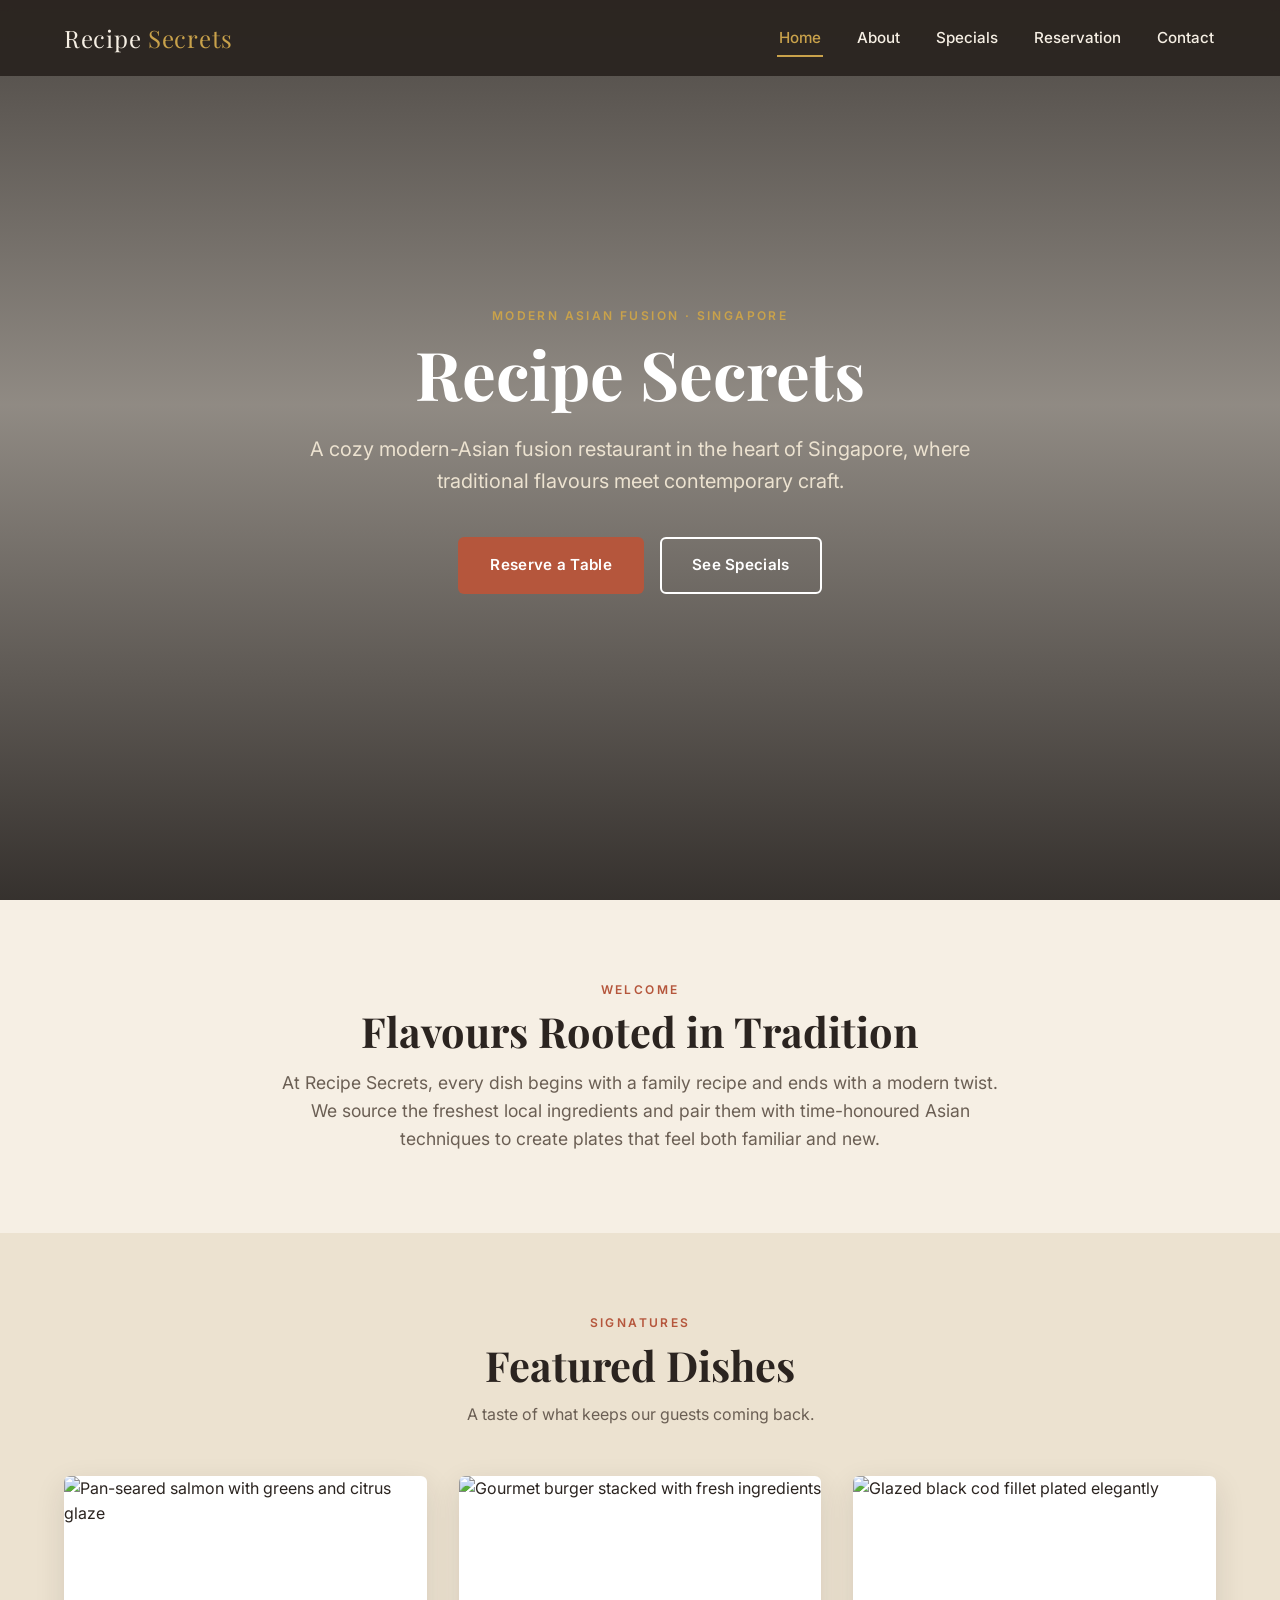
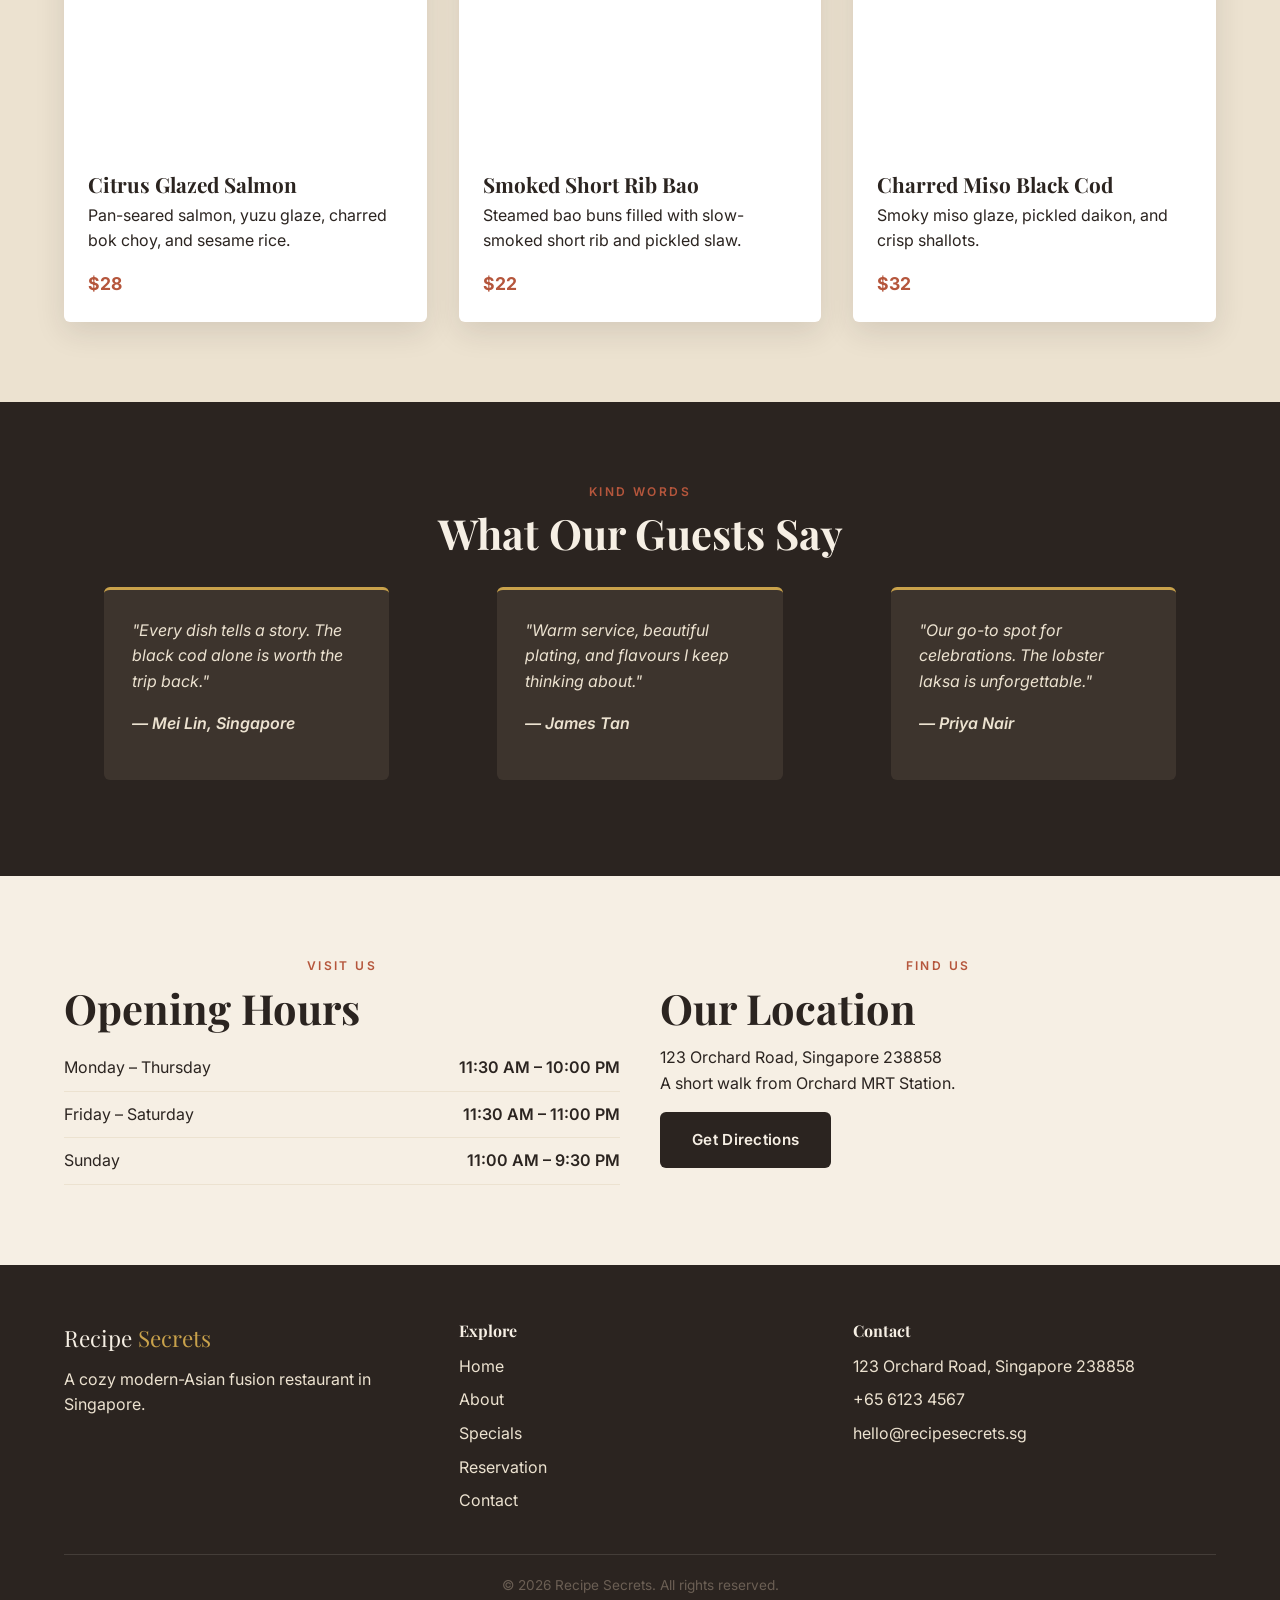
==== index.html @ 928b5601 "Initial commit: Recipe Secrets restaurant website" ====
<!DOCTYPE html>
<html lang="en">
<head>
  <meta charset="UTF-8" />
  <meta name="viewport" content="width=device-width, initial-scale=1.0" />
  <title>Recipe Secrets | Modern Asian Fusion Restaurant in Singapore</title>
  <meta name="description" content="Recipe Secrets is a cozy modern-Asian fusion restaurant in Singapore. Discover our seasonal dishes, reserve a table, and taste the story behind every plate." />
  <link rel="icon" type="image/svg+xml" href="favicon.svg" />
  <link rel="preconnect" href="https://fonts.googleapis.com" />
  <link rel="preconnect" href="https://fonts.gstatic.com" crossorigin />
  <link href="https://fonts.googleapis.com/css2?family=Playfair+Display:wght@500;600;700&family=Inter:wght@400;500;600;700&display=swap" rel="stylesheet" />
  <link rel="stylesheet" href="css/styles.css" />
</head>
<body>

  <header class="site-header">
    <div class="container">
      <a href="index.html" class="logo">Recipe <span>Secrets</span></a>
      <nav class="main-nav" aria-label="Primary">
        <ul>
          <li><a href="index.html">Home</a></li>
          <li><a href="about.html">About</a></li>
          <li><a href="specials.html">Specials</a></li>
          <li><a href="reservation.html">Reservation</a></li>
          <li><a href="contact.html">Contact</a></li>
        </ul>
      </nav>
      <button class="nav-toggle" aria-label="Toggle menu" aria-expanded="false">
        <span></span><span></span><span></span>
      </button>
    </div>
  </header>

  <main>
    <!-- Hero -->
    <section class="hero">
      <div class="hero-bg" style="background-image:url('https://images.unsplash.com/photo-1517248135467-4c7edcad34c4?w=1920&q=80');" role="img" aria-label="Elegant dimly-lit restaurant dining room with set tables"></div>
      <div class="hero-content">
        <span class="eyebrow">Modern Asian Fusion · Singapore</span>
        <h1>Recipe Secrets</h1>
        <p>A cozy modern-Asian fusion restaurant in the heart of Singapore, where traditional flavours meet contemporary craft.</p>
        <div class="hero-actions">
          <a href="reservation.html" class="btn btn-primary">Reserve a Table</a>
          <a href="specials.html" class="btn btn-outline">See Specials</a>
        </div>
      </div>
    </section>

    <!-- Intro -->
    <section class="section intro">
      <div class="container reveal">
        <span class="eyebrow">Welcome</span>
        <h2 class="section-title">Flavours Rooted in Tradition</h2>
        <p class="intro-text">At Recipe Secrets, every dish begins with a family recipe and ends with a modern twist. We source the freshest local ingredients and pair them with time-honoured Asian techniques to create plates that feel both familiar and new.</p>
      </div>
    </section>

    <!-- Featured dishes -->
    <section class="section featured-dishes" style="background:var(--color-cream-dark);">
      <div class="container">
        <span class="eyebrow reveal">Signatures</span>
        <h2 class="section-title reveal">Featured Dishes</h2>
        <p class="section-subtitle reveal">A taste of what keeps our guests coming back.</p>
        <div class="card-grid">
          <article class="card reveal">
            <div class="card-img-wrap">
              <img src="https://images.unsplash.com/photo-1546069901-ba9599a7e63c?w=1200&q=80" alt="Pan-seared salmon with greens and citrus glaze" loading="lazy" />
            </div>
            <div class="card-body">
              <h3>Citrus Glazed Salmon</h3>
              <p>Pan-seared salmon, yuzu glaze, charred bok choy, and sesame rice.</p>
              <span class="card-price">$28</span>
            </div>
          </article>
          <article class="card reveal" style="transition-delay:0.1s">
            <div class="card-img-wrap">
              <img src="https://images.unsplash.com/photo-1498837167922-ddd27525d352?w=1200&q=80" alt="Gourmet burger stacked with fresh ingredients" loading="lazy" />
            </div>
            <div class="card-body">
              <h3>Smoked Short Rib Bao</h3>
              <p>Steamed bao buns filled with slow-smoked short rib and pickled slaw.</p>
              <span class="card-price">$22</span>
            </div>
          </article>
          <article class="card reveal" style="transition-delay:0.2s">
            <div class="card-img-wrap">
              <img src="https://images.unsplash.com/photo-1467003909585-2f8a72700288?w=1200&q=80" alt="Glazed black cod fillet plated elegantly" loading="lazy" />
            </div>
            <div class="card-body">
              <h3>Charred Miso Black Cod</h3>
              <p>Smoky miso glaze, pickled daikon, and crisp shallots.</p>
              <span class="card-price">$32</span>
            </div>
          </article>
        </div>
      </div>
    </section>

    <!-- Testimonials -->
    <section class="section testimonials">
      <div class="container">
        <span class="eyebrow reveal">Kind Words</span>
        <h2 class="section-title reveal">What Our Guests Say</h2>
        <div class="testimonial-strip">
          <blockquote class="testimonial reveal">
            <p>"Every dish tells a story. The black cod alone is worth the trip back."</p>
            <p class="testimonial-author">— Mei Lin, Singapore</p>
          </blockquote>
          <blockquote class="testimonial reveal" style="transition-delay:0.1s">
            <p>"Warm service, beautiful plating, and flavours I keep thinking about."</p>
            <p class="testimonial-author">— James Tan</p>
          </blockquote>
          <blockquote class="testimonial reveal" style="transition-delay:0.2s">
            <p>"Our go-to spot for celebrations. The lobster laksa is unforgettable."</p>
            <p class="testimonial-author">— Priya Nair</p>
          </blockquote>
        </div>
      </div>
    </section>

    <!-- Hours & location -->
    <section class="section">
      <div class="container">
        <div class="hours-location">
          <div class="reveal">
            <span class="eyebrow">Visit Us</span>
            <h2 class="section-title" style="text-align:left;">Opening Hours</h2>
            <table class="hours-table">
              <tbody>
                <tr><td>Monday – Thursday</td><td>11:30 AM – 10:00 PM</td></tr>
                <tr><td>Friday – Saturday</td><td>11:30 AM – 11:00 PM</td></tr>
                <tr><td>Sunday</td><td>11:00 AM – 9:30 PM</td></tr>
              </tbody>
            </table>
          </div>
          <div class="reveal" style="transition-delay:0.1s">
            <span class="eyebrow">Find Us</span>
            <h2 class="section-title" style="text-align:left;">Our Location</h2>
            <p>123 Orchard Road, Singapore 238858<br />A short walk from Orchard MRT Station.</p>
            <a href="contact.html" class="btn btn-dark">Get Directions</a>
          </div>
        </div>
      </div>
    </section>
  </main>

  <footer class="site-footer">
    <div class="container">
      <div class="footer-grid">
        <div>
          <div class="footer-logo">Recipe <span>Secrets</span></div>
          <p>A cozy modern-Asian fusion restaurant in Singapore.</p>
        </div>
        <div>
          <h4>Explore</h4>
          <ul>
            <li><a href="index.html">Home</a></li>
            <li><a href="about.html">About</a></li>
            <li><a href="specials.html">Specials</a></li>
            <li><a href="reservation.html">Reservation</a></li>
            <li><a href="contact.html">Contact</a></li>
          </ul>
        </div>
        <div>
          <h4>Contact</h4>
          <ul>
            <li>123 Orchard Road, Singapore 238858</li>
            <li>+65 6123 4567</li>
            <li>hello@recipesecrets.sg</li>
          </ul>
        </div>
      </div>
      <div class="footer-bottom">
        &copy; <span id="current-year"></span> Recipe Secrets. All rights reserved.
      </div>
    </div>
  </footer>

  <script src="js/main.js"></script>
</body>
</html>
---- css/styles.css ----
/* ===========================================================
   Recipe Secrets — Shared Stylesheet
   =========================================================== */

:root {
  /* Colours */
  --color-charcoal: #2b2420;
  --color-charcoal-light: #3d342d;
  --color-cream: #f6efe4;
  --color-cream-dark: #ece2d0;
  --color-gold: #c9a24b;
  --color-terracotta: #b5563c;
  --color-white: #ffffff;
  --color-text: #2b2420;
  --color-text-muted: #6b5f54;

  /* Typography */
  --font-heading: 'Playfair Display', Georgia, serif;
  --font-body: 'Inter', -apple-system, BlinkMacSystemFont, 'Segoe UI', sans-serif;

  /* Layout */
  --header-height: 76px;
  --max-width: 1200px;
  --radius: 6px;
  --shadow-soft: 0 10px 30px rgba(43, 36, 32, 0.12);
  --transition: 0.3s ease;
}

/* ---------- Reset ---------- */
*,
*::before,
*::after {
  box-sizing: border-box;
}

html {
  scroll-behavior: smooth;
}

body {
  margin: 0;
  font-family: var(--font-body);
  color: var(--color-text);
  background: var(--color-cream);
  line-height: 1.6;
  -webkit-font-smoothing: antialiased;
}

img {
  max-width: 100%;
  display: block;
}

a {
  color: inherit;
  text-decoration: none;
}

ul {
  list-style: none;
  margin: 0;
  padding: 0;
}

h1, h2, h3, h4 {
  font-family: var(--font-heading);
  color: var(--color-charcoal);
  line-height: 1.2;
  margin: 0 0 0.5em;
}

p {
  margin: 0 0 1em;
}

.container {
  max-width: var(--max-width);
  margin: 0 auto;
  padding: 0 24px;
}

.section {
  padding: 80px 0;
}

.section-title {
  text-align: center;
  font-size: clamp(1.8rem, 4vw, 2.6rem);
  margin-bottom: 0.3em;
}

.section-subtitle {
  text-align: center;
  color: var(--color-text-muted);
  max-width: 620px;
  margin: 0 auto 48px;
}

.eyebrow {
  display: block;
  text-align: center;
  text-transform: uppercase;
  letter-spacing: 0.2em;
  font-size: 0.75rem;
  color: var(--color-terracotta);
  font-weight: 600;
  margin-bottom: 0.6em;
}

/* Focus states for accessibility */
a:focus-visible,
button:focus-visible,
input:focus-visible,
textarea:focus-visible,
select:focus-visible {
  outline: 3px solid var(--color-gold);
  outline-offset: 2px;
}

/* ---------- Buttons ---------- */
.btn {
  display: inline-block;
  padding: 14px 30px;
  border-radius: var(--radius);
  font-weight: 600;
  letter-spacing: 0.02em;
  border: 2px solid transparent;
  cursor: pointer;
  transition: transform var(--transition), background var(--transition), color var(--transition), border-color var(--transition);
  font-family: var(--font-body);
  font-size: 0.95rem;
}

.btn:hover {
  transform: translateY(-2px);
}

.btn-primary {
  background: var(--color-terracotta);
  color: var(--color-white);
}

.btn-primary:hover {
  background: #9c452e;
}

.btn-outline {
  background: transparent;
  color: var(--color-white);
  border-color: var(--color-white);
}

.btn-outline:hover {
  background: var(--color-white);
  color: var(--color-charcoal);
}

.btn-dark {
  background: var(--color-charcoal);
  color: var(--color-cream);
}

.btn-dark:hover {
  background: #1c1713;
}

/* ---------- Header / Nav ---------- */
.site-header {
  position: sticky;
  top: 0;
  z-index: 1000;
  background: rgba(43, 36, 32, 0.95);
  backdrop-filter: blur(6px);
  height: var(--header-height);
}

.site-header .container {
  height: 100%;
  display: flex;
  align-items: center;
  justify-content: space-between;
}

.logo {
  font-family: var(--font-heading);
  font-size: 1.5rem;
  color: var(--color-cream);
  letter-spacing: 0.03em;
}

.logo span {
  color: var(--color-gold);
}

.main-nav ul {
  display: flex;
  gap: 2rem;
}

.main-nav a {
  color: var(--color-cream);
  font-weight: 500;
  font-size: 0.95rem;
  position: relative;
  padding: 6px 2px;
  transition: color var(--transition);
}

.main-nav a:hover,
.main-nav a:focus-visible {
  color: var(--color-gold);
}

.main-nav a[aria-current="page"] {
  color: var(--color-gold);
}

.main-nav a[aria-current="page"]::after {
  content: '';
  position: absolute;
  left: 0;
  right: 0;
  bottom: -4px;
  height: 2px;
  background: var(--color-gold);
}

.nav-toggle {
  display: none;
  flex-direction: column;
  justify-content: center;
  gap: 5px;
  width: 42px;
  height: 42px;
  background: transparent;
  border: none;
  cursor: pointer;
  padding: 0;
}

.nav-toggle span {
  display: block;
  height: 2px;
  width: 26px;
  margin: 0 auto;
  background: var(--color-cream);
  transition: transform var(--transition), opacity var(--transition);
}

.nav-toggle[aria-expanded="true"] span:nth-child(1) {
  transform: translateY(7px) rotate(45deg);
}

.nav-toggle[aria-expanded="true"] span:nth-child(2) {
  opacity: 0;
}

.nav-toggle[aria-expanded="true"] span:nth-child(3) {
  transform: translateY(-7px) rotate(-45deg);
}

/* ---------- Hero ---------- */
.hero {
  position: relative;
  height: 100vh;
  min-height: 560px;
  display: flex;
  align-items: center;
  justify-content: center;
  text-align: center;
  color: var(--color-white);
  overflow: hidden;
  margin-top: calc(var(--header-height) * -1);
}

.hero-bg {
  position: absolute;
  inset: 0;
  background-size: cover;
  background-position: center;
  z-index: 1;
}

.hero::before {
  content: '';
  position: absolute;
  inset: 0;
  background: linear-gradient(180deg, rgba(20, 16, 14, 0.75) 0%, rgba(20, 16, 14, 0.45) 45%, rgba(20, 16, 14, 0.85) 100%);
  z-index: 2;
}

.hero-content {
  position: relative;
  z-index: 3;
  max-width: 760px;
  padding: 0 24px;
}

.hero-content .eyebrow {
  color: var(--color-gold);
}

.hero-content h1 {
  font-size: clamp(2.4rem, 6vw, 4.2rem);
  color: var(--color-white);
  margin-bottom: 0.3em;
}

.hero-content p {
  font-size: clamp(1rem, 2vw, 1.25rem);
  margin-bottom: 2em;
  color: var(--color-cream-dark);
}

.hero-actions {
  display: flex;
  gap: 1rem;
  justify-content: center;
  flex-wrap: wrap;
}

/* ---------- Page header (non-home pages) ---------- */
.page-hero {
  position: relative;
  padding: 160px 0 90px;
  text-align: center;
  color: var(--color-white);
  background-size: cover;
  background-position: center;
  margin-top: calc(var(--header-height) * -1);
}

.page-hero::before {
  content: '';
  position: absolute;
  inset: 0;
  background: linear-gradient(180deg, rgba(20, 16, 14, 0.78), rgba(20, 16, 14, 0.78));
}

.page-hero .container {
  position: relative;
  z-index: 2;
}

.page-hero h1 {
  color: var(--color-white);
  font-size: clamp(2rem, 5vw, 3.2rem);
}

.page-hero p {
  color: var(--color-cream-dark);
  max-width: 560px;
  margin: 0 auto;
}

/* ---------- Intro ---------- */
.intro {
  text-align: center;
}

.intro .intro-text {
  max-width: 720px;
  margin: 0 auto;
  font-size: 1.1rem;
  color: var(--color-text-muted);
}

/* ---------- Cards grid ---------- */
.card-grid {
  display: grid;
  grid-template-columns: repeat(auto-fit, minmax(280px, 1fr));
  gap: 32px;
}

.card {
  background: var(--color-white);
  border-radius: var(--radius);
  overflow: hidden;
  box-shadow: var(--shadow-soft);
  transition: transform var(--transition), box-shadow var(--transition);
}

.card:hover {
  transform: translateY(-6px);
  box-shadow: 0 18px 40px rgba(43, 36, 32, 0.18);
}

.card-img-wrap {
  overflow: hidden;
  aspect-ratio: 4 / 3;
}

.card-img-wrap img {
  width: 100%;
  height: 100%;
  object-fit: cover;
  transition: transform 0.5s ease;
}

.card:hover .card-img-wrap img {
  transform: scale(1.08);
}

.card-body {
  padding: 24px;
}

.card-body h3 {
  font-size: 1.3rem;
  margin-bottom: 0.3em;
}

.card-price {
  color: var(--color-terracotta);
  font-weight: 700;
  font-size: 1.1rem;
}

.tag-list {
  display: flex;
  gap: 8px;
  flex-wrap: wrap;
  margin-top: 12px;
}

.tag {
  font-size: 0.72rem;
  text-transform: uppercase;
  letter-spacing: 0.05em;
  font-weight: 600;
  padding: 5px 10px;
  border-radius: 999px;
  background: var(--color-cream-dark);
  color: var(--color-charcoal);
}

.tag.tag-chef { background: var(--color-gold); color: var(--color-charcoal); }
.tag.tag-veg { background: #4f7a52; color: var(--color-white); }
.tag.tag-spicy { background: var(--color-terracotta); color: var(--color-white); }

/* ---------- Testimonials ---------- */
.testimonials {
  background: var(--color-charcoal);
  color: var(--color-cream);
}

.testimonials .section-title,
.testimonials .section-subtitle {
  color: var(--color-cream);
}

.testimonial-strip {
  display: grid;
  grid-template-columns: repeat(auto-fit, minmax(260px, 1fr));
  gap: 28px;
}

.testimonial {
  background: var(--color-charcoal-light);
  padding: 28px;
  border-radius: var(--radius);
  border-top: 3px solid var(--color-gold);
}

.testimonial p {
  font-style: italic;
  color: var(--color-cream-dark);
}

.testimonial-author {
  font-weight: 600;
  color: var(--color-gold);
  font-style: normal;
}

/* ---------- Hours / location ---------- */
.hours-location {
  display: grid;
  grid-template-columns: repeat(auto-fit, minmax(280px, 1fr));
  gap: 40px;
  align-items: start;
}

.hours-table {
  width: 100%;
  border-collapse: collapse;
}

.hours-table td {
  padding: 10px 0;
  border-bottom: 1px solid var(--color-cream-dark);
}

.hours-table td:last-child {
  text-align: right;
  font-weight: 600;
}

/* ---------- Gallery ---------- */
.gallery-grid {
  display: grid;
  grid-template-columns: repeat(4, 1fr);
  grid-auto-rows: 180px;
  gap: 16px;
}

.gallery-grid .gallery-item:nth-child(4n+1) {
  grid-column: span 2;
  grid-row: span 2;
}

.gallery-item {
  overflow: hidden;
  border-radius: var(--radius);
}

.gallery-item img {
  width: 100%;
  height: 100%;
  object-fit: cover;
  transition: transform 0.5s ease;
}

.gallery-item:hover img {
  transform: scale(1.1);
}

/* ---------- Chef / split sections ---------- */
.split {
  display: grid;
  grid-template-columns: 1fr 1fr;
  gap: 56px;
  align-items: center;
}

.split img {
  border-radius: var(--radius);
  box-shadow: var(--shadow-soft);
  aspect-ratio: 4/5;
  object-fit: cover;
  width: 100%;
}

.split.reverse .split-media {
  order: 2;
}

/* ---------- Forms ---------- */
.form-wrap {
  max-width: 640px;
  margin: 0 auto;
  background: var(--color-white);
  padding: 40px;
  border-radius: var(--radius);
  box-shadow: var(--shadow-soft);
}

.form-row {
  display: grid;
  grid-template-columns: 1fr 1fr;
  gap: 20px;
}

.form-group {
  margin-bottom: 20px;
}

label {
  display: block;
  font-weight: 600;
  margin-bottom: 6px;
  font-size: 0.92rem;
}

input,
select,
textarea {
  width: 100%;
  padding: 12px 14px;
  border: 1px solid #d8cdbc;
  border-radius: var(--radius);
  font-family: var(--font-body);
  font-size: 1rem;
  background: var(--color-cream);
  color: var(--color-text);
}

textarea {
  resize: vertical;
  min-height: 110px;
}

.error-message {
  color: var(--color-terracotta);
  font-size: 0.82rem;
  margin-top: 4px;
  display: none;
}

.form-group.invalid input,
.form-group.invalid select,
.form-group.invalid textarea {
  border-color: var(--color-terracotta);
}

.form-group.invalid .error-message {
  display: block;
}

.required-mark {
  color: var(--color-terracotta);
}

.confirmation-message {
  display: none;
  background: #e9f3ea;
  border: 1px solid #4f7a52;
  color: #2d4a2f;
  padding: 20px;
  border-radius: var(--radius);
  margin-bottom: 24px;
  text-align: center;
}

.confirmation-message.visible {
  display: block;
}

.formspree-note {
  background: #fff3cd;
  border: 1px solid #e6c766;
  color: #6b5a1c;
  padding: 12px 16px;
  border-radius: var(--radius);
  font-size: 0.85rem;
  margin-bottom: 24px;
}

/* ---------- Contact page ---------- */
.contact-grid {
  display: grid;
  grid-template-columns: 1fr 1fr;
  gap: 48px;
}

.contact-info-list li {
  display: flex;
  gap: 12px;
  margin-bottom: 18px;
  align-items: flex-start;
}

.contact-info-list .icon {
  color: var(--color-terracotta);
  font-weight: 700;
  flex-shrink: 0;
}

.map-embed {
  border-radius: var(--radius);
  overflow: hidden;
  box-shadow: var(--shadow-soft);
  margin-top: 24px;
}

.map-embed iframe {
  width: 100%;
  height: 320px;
  border: 0;
  display: block;
}

.social-icons {
  display: flex;
  gap: 14px;
  margin-top: 16px;
}

.social-icons a {
  width: 42px;
  height: 42px;
  border-radius: 50%;
  background: var(--color-charcoal);
  color: var(--color-cream);
  display: flex;
  align-items: center;
  justify-content: center;
  font-weight: 700;
  transition: background var(--transition), transform var(--transition);
}

.social-icons a:hover {
  background: var(--color-terracotta);
  transform: translateY(-3px);
}

/* ---------- Footer ---------- */
.site-footer {
  background: var(--color-charcoal);
  color: var(--color-cream-dark);
  padding: 56px 0 24px;
}

.footer-grid {
  display: grid;
  grid-template-columns: repeat(auto-fit, minmax(200px, 1fr));
  gap: 32px;
  margin-bottom: 32px;
}

.footer-grid h4 {
  color: var(--color-cream);
  font-size: 1rem;
  margin-bottom: 14px;
}

.footer-grid ul li {
  margin-bottom: 8px;
}

.footer-grid a:hover {
  color: var(--color-gold);
}

.footer-logo {
  font-family: var(--font-heading);
  font-size: 1.4rem;
  color: var(--color-cream);
  margin-bottom: 10px;
}

.footer-logo span {
  color: var(--color-gold);
}

.footer-bottom {
  border-top: 1px solid rgba(246, 239, 228, 0.12);
  padding-top: 20px;
  text-align: center;
  font-size: 0.85rem;
  color: var(--color-text-muted);
}

/* ---------- Scroll reveal ---------- */
.reveal {
  opacity: 0;
  transform: translateY(24px);
  transition: opacity 0.7s ease, transform 0.7s ease;
}

.reveal.is-visible {
  opacity: 1;
  transform: translateY(0);
}

@media (prefers-reduced-motion: reduce) {
  .reveal {
    opacity: 1;
    transform: none;
    transition: none;
  }
  html {
    scroll-behavior: auto;
  }
}

/* ---------- Responsive ---------- */
@media (max-width: 900px) {
  .split,
  .contact-grid {
    grid-template-columns: 1fr;
  }

  .split.reverse .split-media {
    order: 0;
  }

  .gallery-grid {
    grid-template-columns: repeat(2, 1fr);
  }
}

@media (max-width: 768px) {
  .nav-toggle {
    display: flex;
  }

  .main-nav {
    position: fixed;
    top: var(--header-height);
    left: 0;
    right: 0;
    background: var(--color-charcoal);
    max-height: 0;
    overflow: hidden;
    transition: max-height var(--transition);
  }

  .main-nav.open {
    max-height: 400px;
  }

  .main-nav ul {
    flex-direction: column;
    padding: 20px 24px 28px;
    gap: 1.2rem;
  }

  .form-row {
    grid-template-columns: 1fr;
  }

  .section {
    padding: 56px 0;
  }
}

@media (max-width: 480px) {
  .gallery-grid {
    grid-template-columns: repeat(2, 1fr);
    grid-auto-rows: 140px;
  }

  .gallery-grid .gallery-item:nth-child(4n+1) {
    grid-column: span 2;
    grid-row: span 1;
  }

  .hero-actions {
    flex-direction: column;
    width: 100%;
  }

  .hero-actions .btn {
    width: 100%;
  }
}
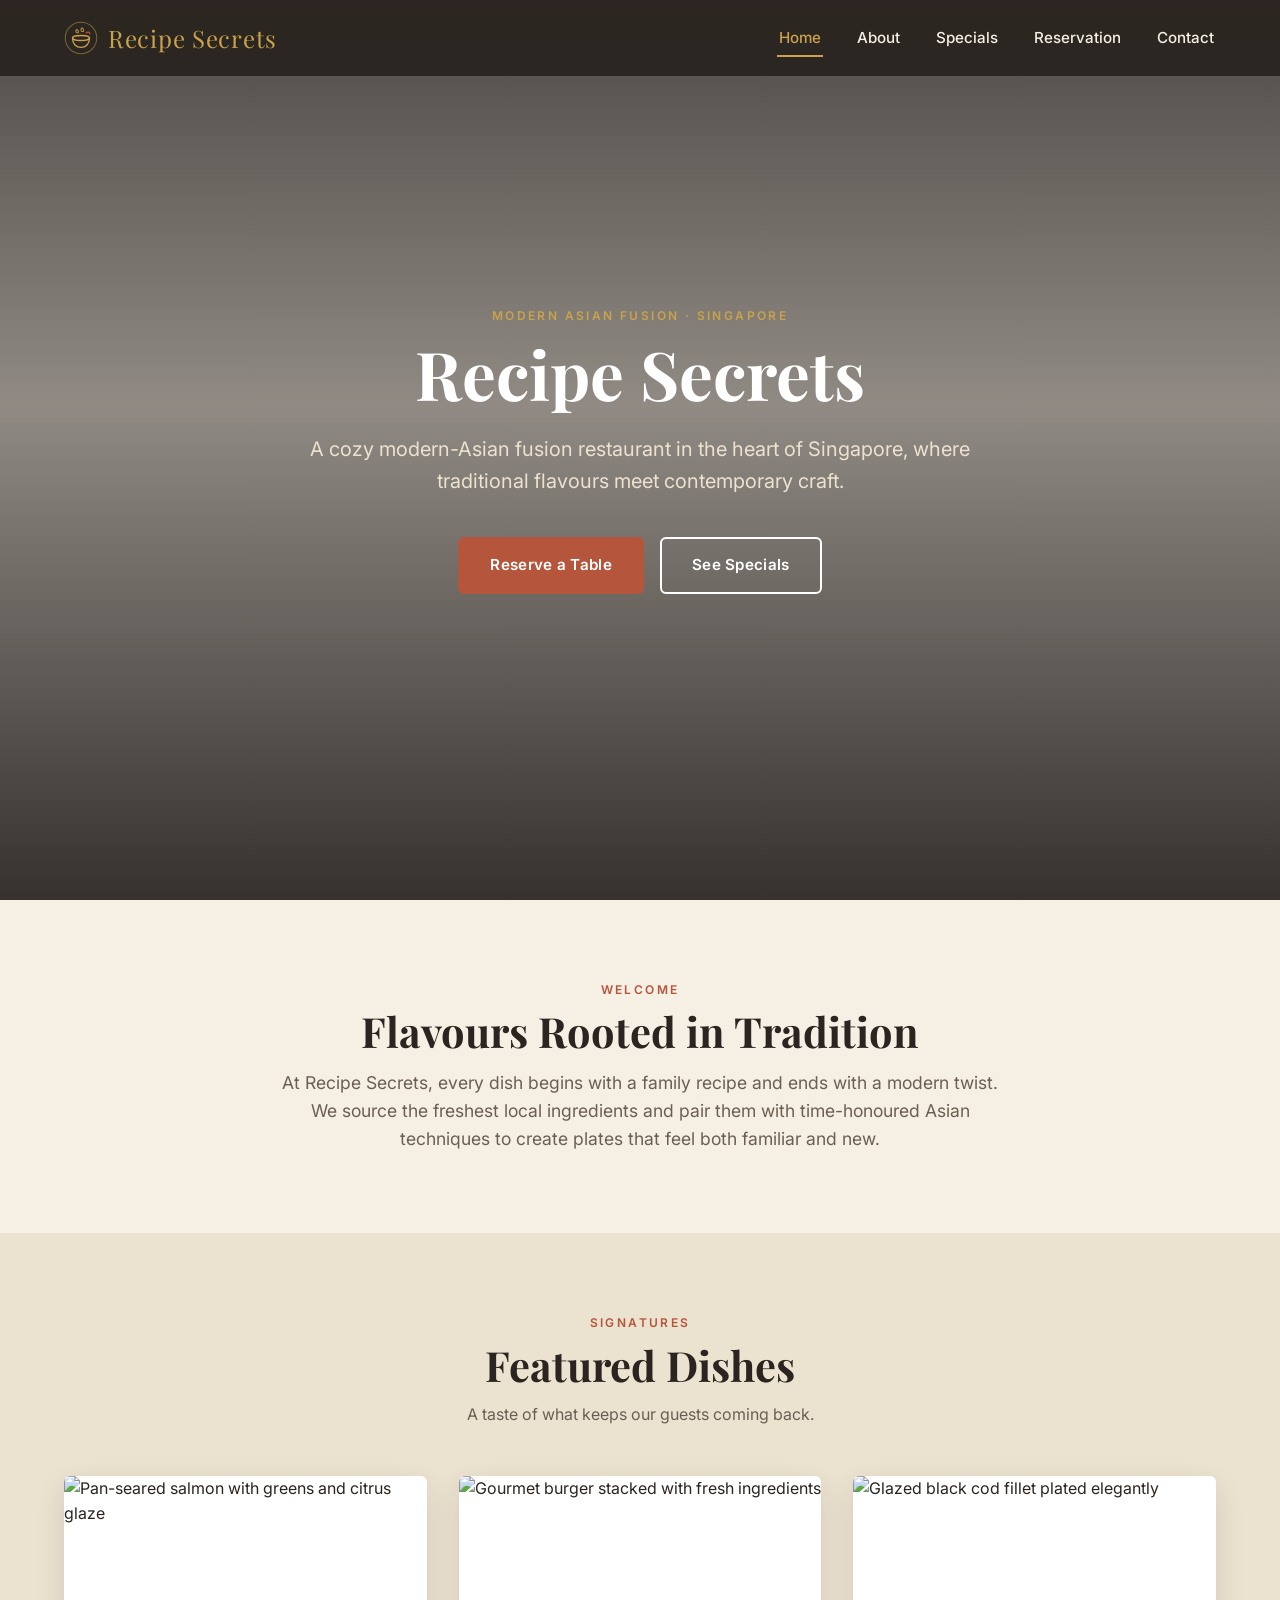
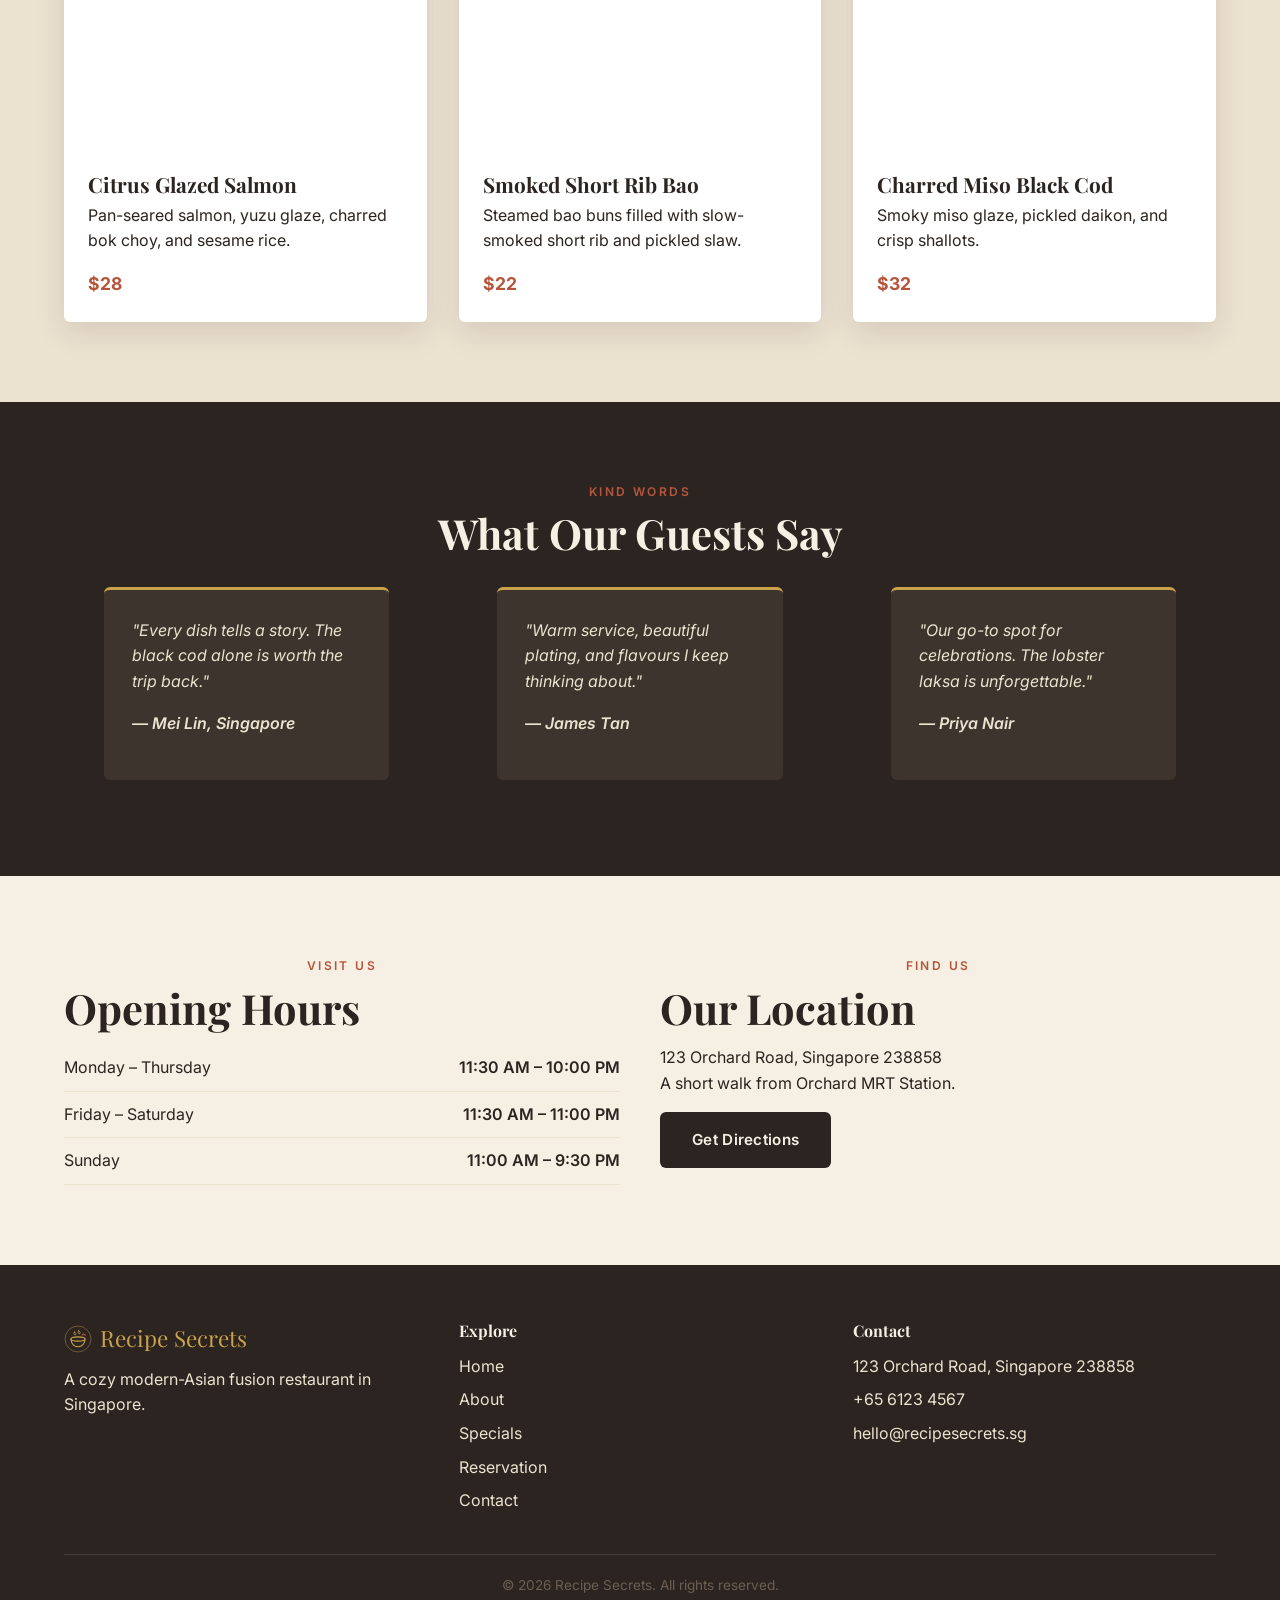
==== commit 7579bebc: "Add logo emblem to replace plain text wordmark Adds a gold/terracotta bowl-and-steam SVG mark next t" ====
--- a/index.html
+++ b/index.html
@@ -15,7 +15,17 @@
 
   <header class="site-header">
     <div class="container">
-      <a href="index.html" class="logo">Recipe <span>Secrets</span></a>
+      <a href="index.html" class="logo">
+        <svg class="logo-mark" width="34" height="34" viewBox="0 0 40 40" fill="none" aria-hidden="true">
+          <circle cx="20" cy="20" r="18.5" stroke="#c9a24b" stroke-width="1.2" opacity="0.5"/>
+          <path d="M15 10c-2 2-1 4 1 4s1-3-1-4z" stroke="#c9a24b" stroke-width="1.3" stroke-linecap="round" opacity="0.8"/>
+          <path d="M21 8c-2 2-1 4.5 1 4.5s1-3.5-1-4.5z" stroke="#c9a24b" stroke-width="1.3" stroke-linecap="round" opacity="0.8"/>
+          <path d="M10 20c0 7 4.5 11 10 11s10-4 10-11" stroke="#c9a24b" stroke-width="1.6" stroke-linecap="round"/>
+          <ellipse cx="20" cy="20" rx="10" ry="3" stroke="#c9a24b" stroke-width="1.6"/>
+          <path d="M26 14c1.5-1.5 4-1 4.5 1" stroke="#b5563c" stroke-width="1.6" stroke-linecap="round"/>
+        </svg>
+        <span class="logo-text">Recipe <span>Secrets</span></span>
+      </a>
       <nav class="main-nav" aria-label="Primary">
         <ul>
           <li><a href="index.html">Home</a></li>
@@ -148,7 +158,17 @@
     <div class="container">
       <div class="footer-grid">
         <div>
-          <div class="footer-logo">Recipe <span>Secrets</span></div>
+          <div class="footer-logo">
+            <svg class="logo-mark" width="28" height="28" viewBox="0 0 40 40" fill="none" aria-hidden="true">
+              <circle cx="20" cy="20" r="18.5" stroke="#c9a24b" stroke-width="1.2" opacity="0.5"/>
+              <path d="M15 10c-2 2-1 4 1 4s1-3-1-4z" stroke="#c9a24b" stroke-width="1.3" stroke-linecap="round" opacity="0.8"/>
+              <path d="M21 8c-2 2-1 4.5 1 4.5s1-3.5-1-4.5z" stroke="#c9a24b" stroke-width="1.3" stroke-linecap="round" opacity="0.8"/>
+              <path d="M10 20c0 7 4.5 11 10 11s10-4 10-11" stroke="#c9a24b" stroke-width="1.6" stroke-linecap="round"/>
+              <ellipse cx="20" cy="20" rx="10" ry="3" stroke="#c9a24b" stroke-width="1.6"/>
+              <path d="M26 14c1.5-1.5 4-1 4.5 1" stroke="#b5563c" stroke-width="1.6" stroke-linecap="round"/>
+            </svg>
+            <span>Recipe <span>Secrets</span></span>
+          </div>
           <p>A cozy modern-Asian fusion restaurant in Singapore.</p>
         </div>
         <div>
--- a/css/styles.css
+++ b/css/styles.css
@@ -182,10 +182,22 @@
 }
 
 .logo {
+  display: flex;
+  align-items: center;
+  gap: 10px;
   font-family: var(--font-heading);
   font-size: 1.5rem;
   color: var(--color-cream);
   letter-spacing: 0.03em;
+  transition: transform var(--transition);
+}
+
+.logo:hover {
+  transform: translateY(-1px);
+}
+
+.logo-mark {
+  flex-shrink: 0;
 }
 
 .logo span {
@@ -723,6 +735,9 @@
 }
 
 .footer-logo {
+  display: flex;
+  align-items: center;
+  gap: 8px;
   font-family: var(--font-heading);
   font-size: 1.4rem;
   color: var(--color-cream);
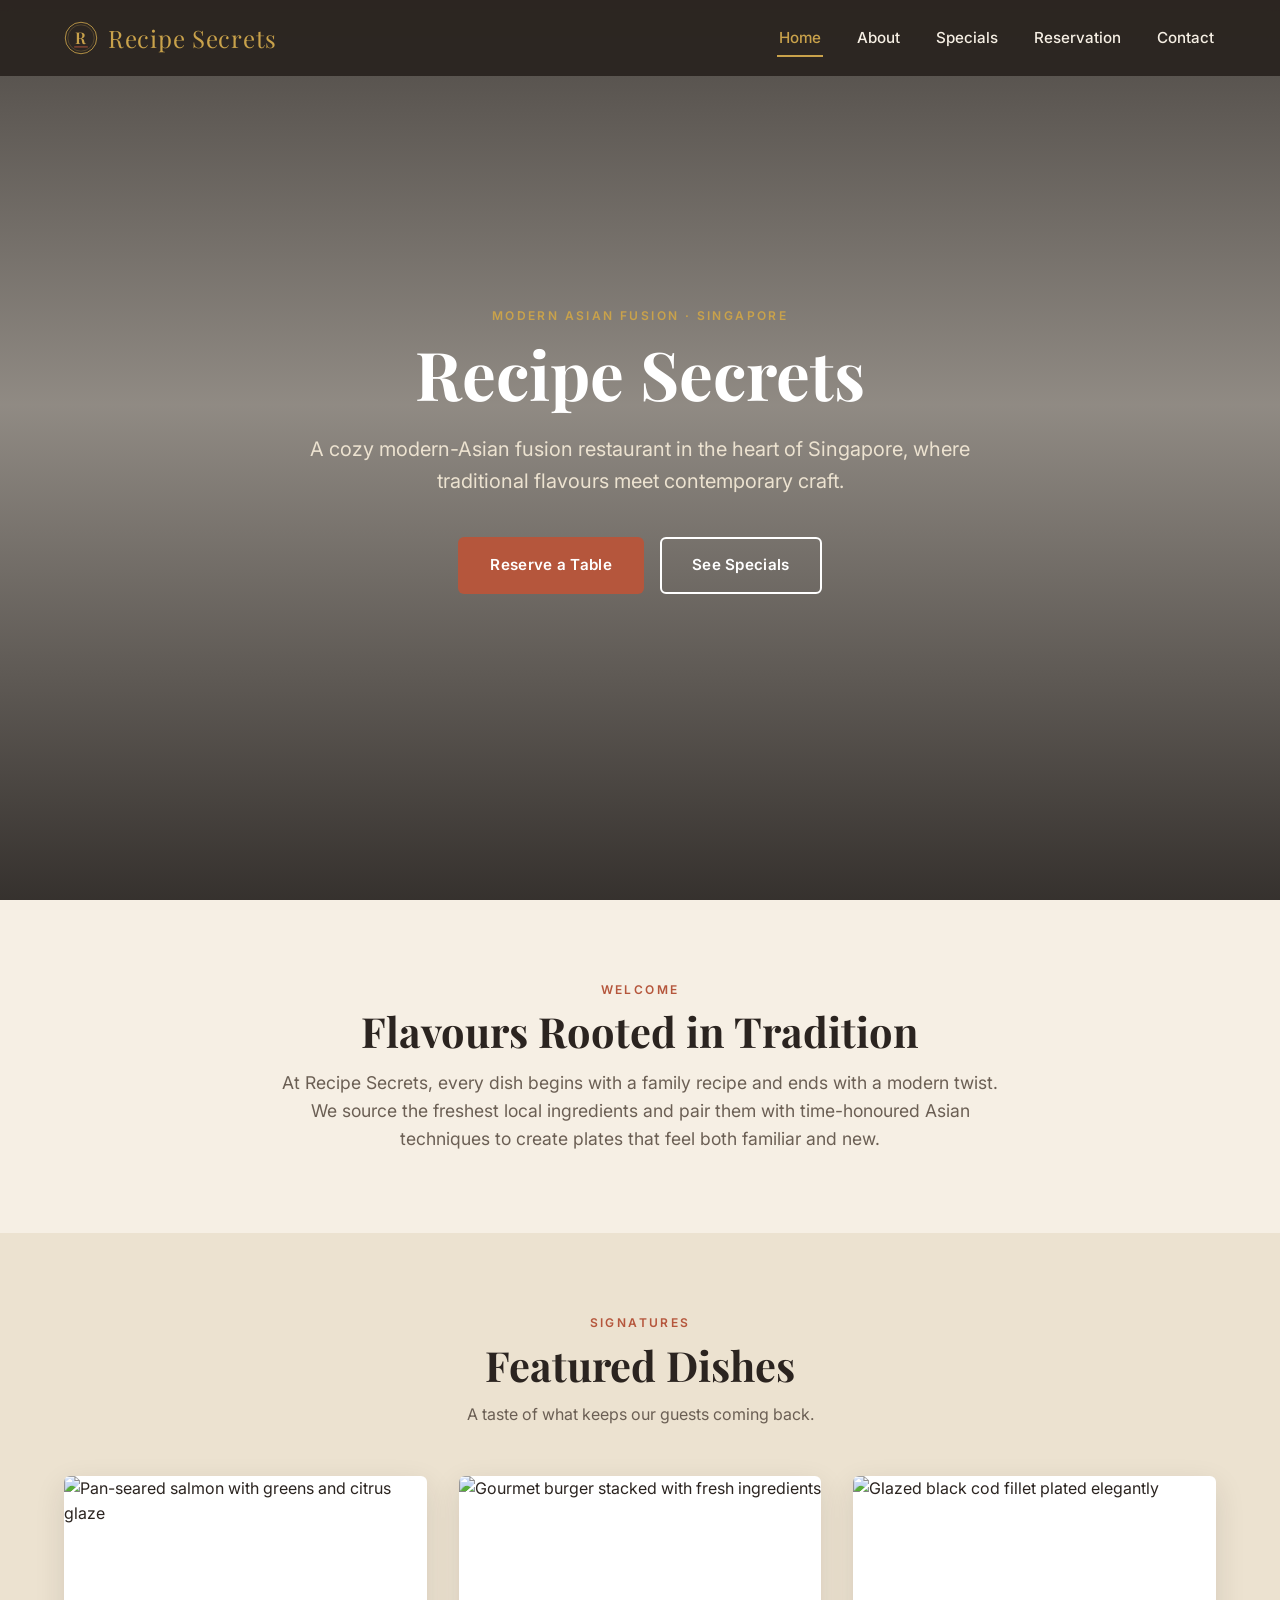
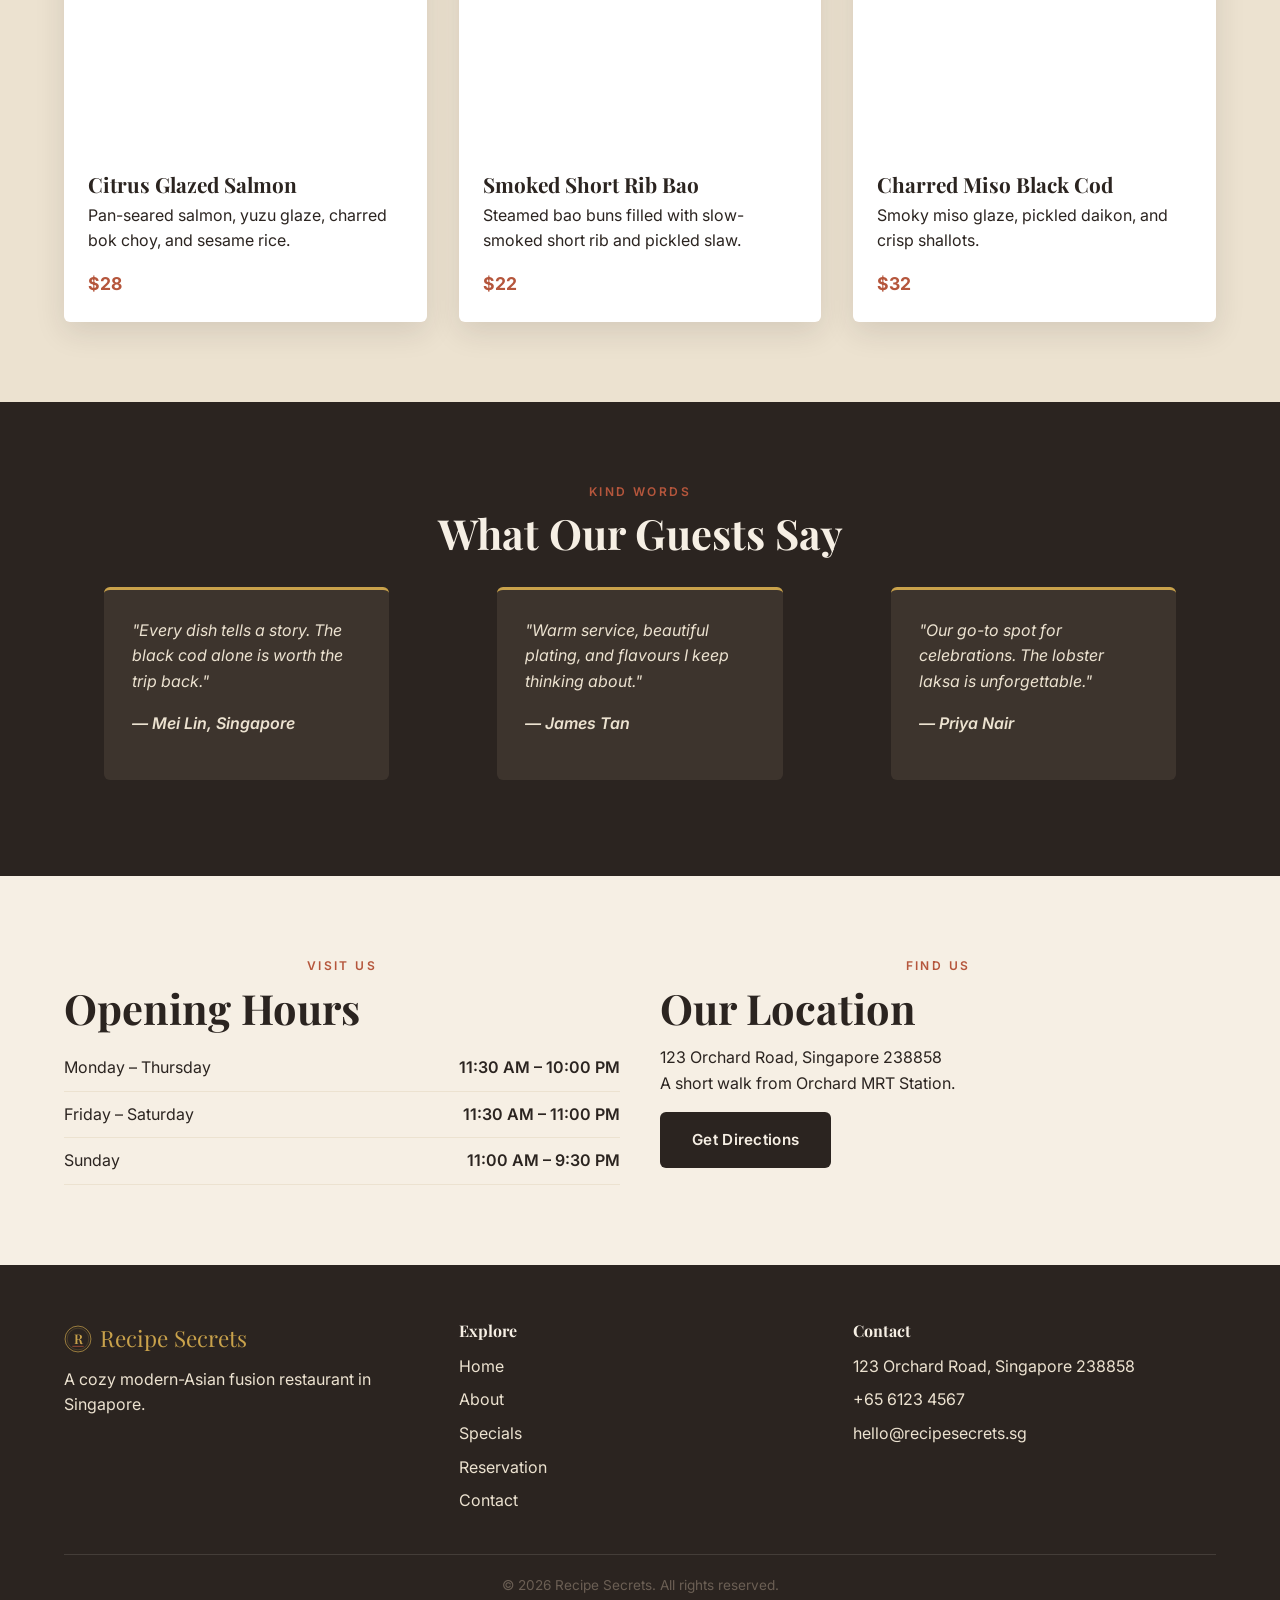
==== commit dcb94127: "Replace logo icon with a more refined monogram mark Swaps the bowl-and-steam illustration for a clea" ====
--- a/index.html
+++ b/index.html
@@ -17,12 +17,10 @@
     <div class="container">
       <a href="index.html" class="logo">
         <svg class="logo-mark" width="34" height="34" viewBox="0 0 40 40" fill="none" aria-hidden="true">
-          <circle cx="20" cy="20" r="18.5" stroke="#c9a24b" stroke-width="1.2" opacity="0.5"/>
-          <path d="M15 10c-2 2-1 4 1 4s1-3-1-4z" stroke="#c9a24b" stroke-width="1.3" stroke-linecap="round" opacity="0.8"/>
-          <path d="M21 8c-2 2-1 4.5 1 4.5s1-3.5-1-4.5z" stroke="#c9a24b" stroke-width="1.3" stroke-linecap="round" opacity="0.8"/>
-          <path d="M10 20c0 7 4.5 11 10 11s10-4 10-11" stroke="#c9a24b" stroke-width="1.6" stroke-linecap="round"/>
-          <ellipse cx="20" cy="20" rx="10" ry="3" stroke="#c9a24b" stroke-width="1.6"/>
-          <path d="M26 14c1.5-1.5 4-1 4.5 1" stroke="#b5563c" stroke-width="1.6" stroke-linecap="round"/>
+          <circle cx="20" cy="20" r="18.5" stroke="#c9a24b" stroke-width="1"/>
+          <circle cx="20" cy="20" r="15.5" stroke="#c9a24b" stroke-width="0.6" opacity="0.5"/>
+          <text x="20" y="27" font-family="'Playfair Display', Georgia, serif" font-size="19" font-weight="600" fill="#c9a24b" text-anchor="middle">R</text>
+          <line x1="12" y1="30.5" x2="28" y2="30.5" stroke="#b5563c" stroke-width="1.1"/>
         </svg>
         <span class="logo-text">Recipe <span>Secrets</span></span>
       </a>
@@ -160,12 +158,10 @@
         <div>
           <div class="footer-logo">
             <svg class="logo-mark" width="28" height="28" viewBox="0 0 40 40" fill="none" aria-hidden="true">
-              <circle cx="20" cy="20" r="18.5" stroke="#c9a24b" stroke-width="1.2" opacity="0.5"/>
-              <path d="M15 10c-2 2-1 4 1 4s1-3-1-4z" stroke="#c9a24b" stroke-width="1.3" stroke-linecap="round" opacity="0.8"/>
-              <path d="M21 8c-2 2-1 4.5 1 4.5s1-3.5-1-4.5z" stroke="#c9a24b" stroke-width="1.3" stroke-linecap="round" opacity="0.8"/>
-              <path d="M10 20c0 7 4.5 11 10 11s10-4 10-11" stroke="#c9a24b" stroke-width="1.6" stroke-linecap="round"/>
-              <ellipse cx="20" cy="20" rx="10" ry="3" stroke="#c9a24b" stroke-width="1.6"/>
-              <path d="M26 14c1.5-1.5 4-1 4.5 1" stroke="#b5563c" stroke-width="1.6" stroke-linecap="round"/>
+              <circle cx="20" cy="20" r="18.5" stroke="#c9a24b" stroke-width="1"/>
+              <circle cx="20" cy="20" r="15.5" stroke="#c9a24b" stroke-width="0.6" opacity="0.5"/>
+              <text x="20" y="27" font-family="'Playfair Display', Georgia, serif" font-size="19" font-weight="600" fill="#c9a24b" text-anchor="middle">R</text>
+              <line x1="12" y1="30.5" x2="28" y2="30.5" stroke="#b5563c" stroke-width="1.1"/>
             </svg>
             <span>Recipe <span>Secrets</span></span>
           </div>
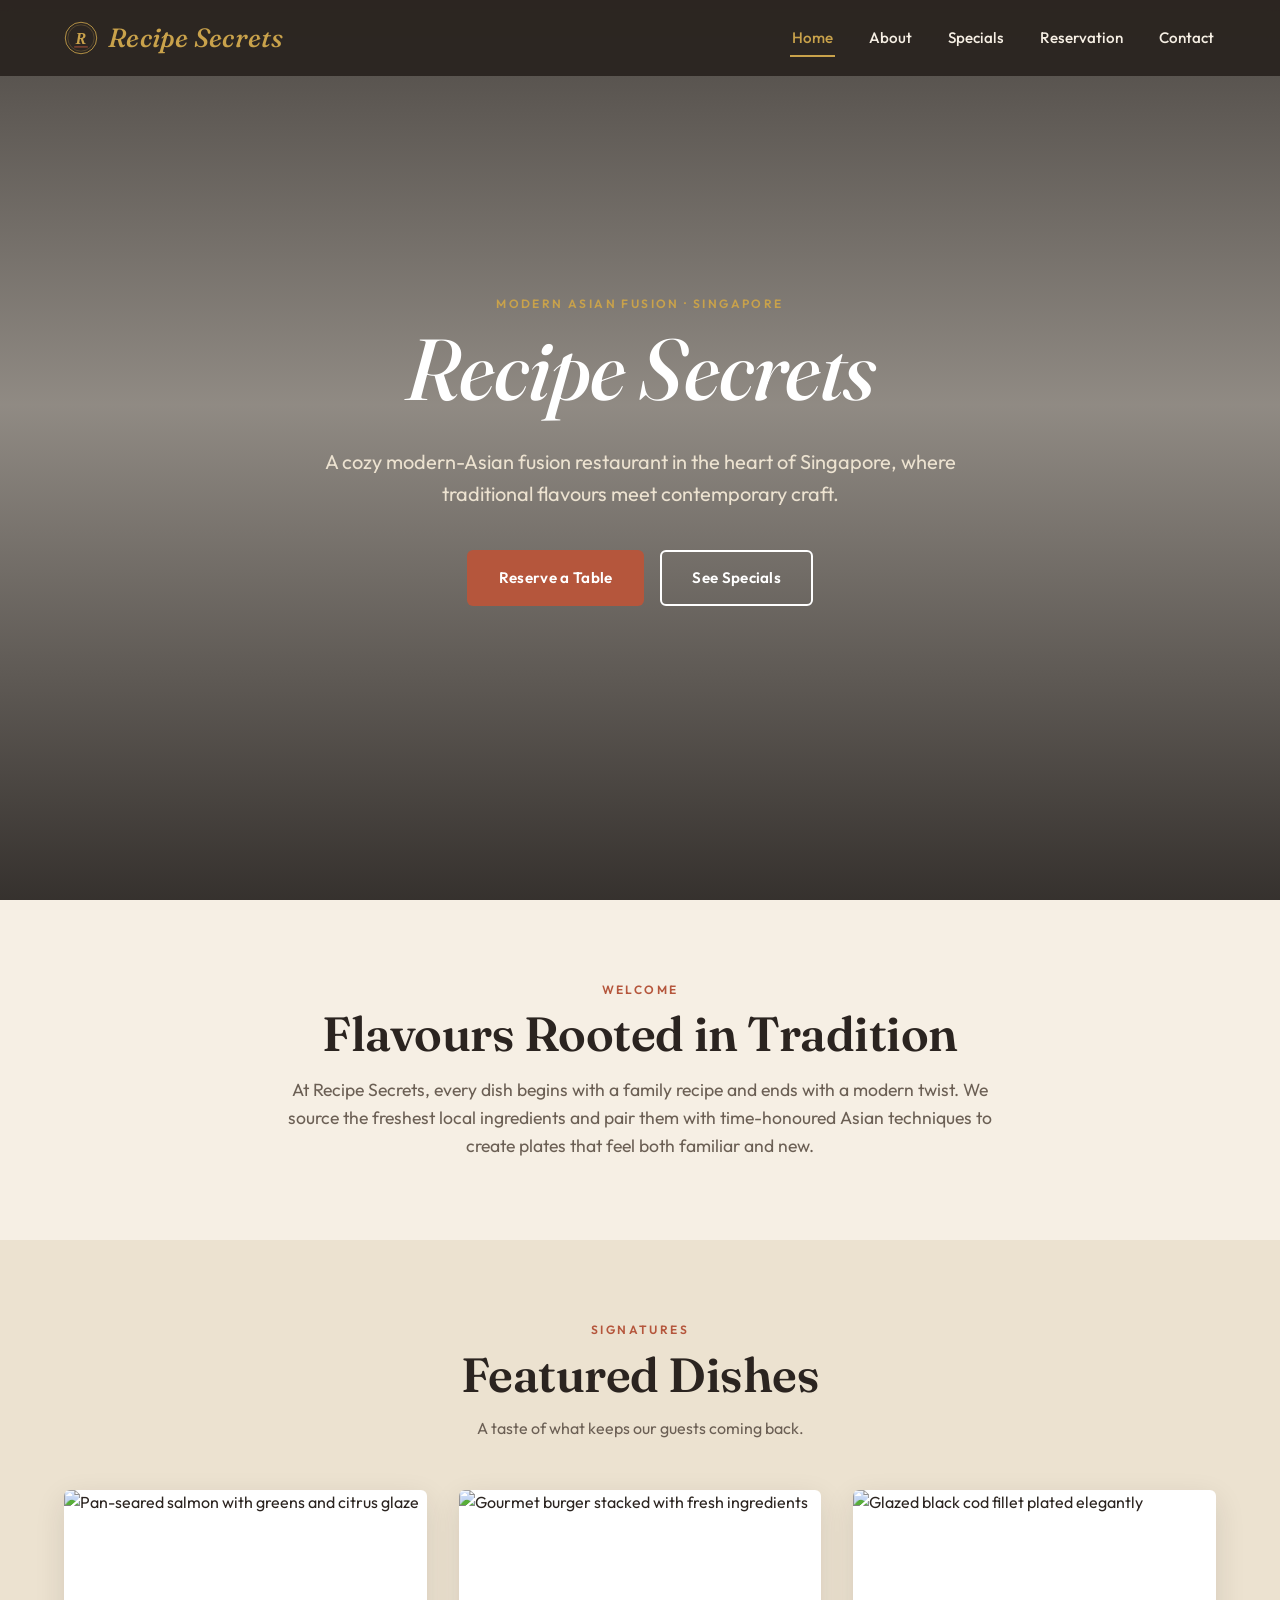
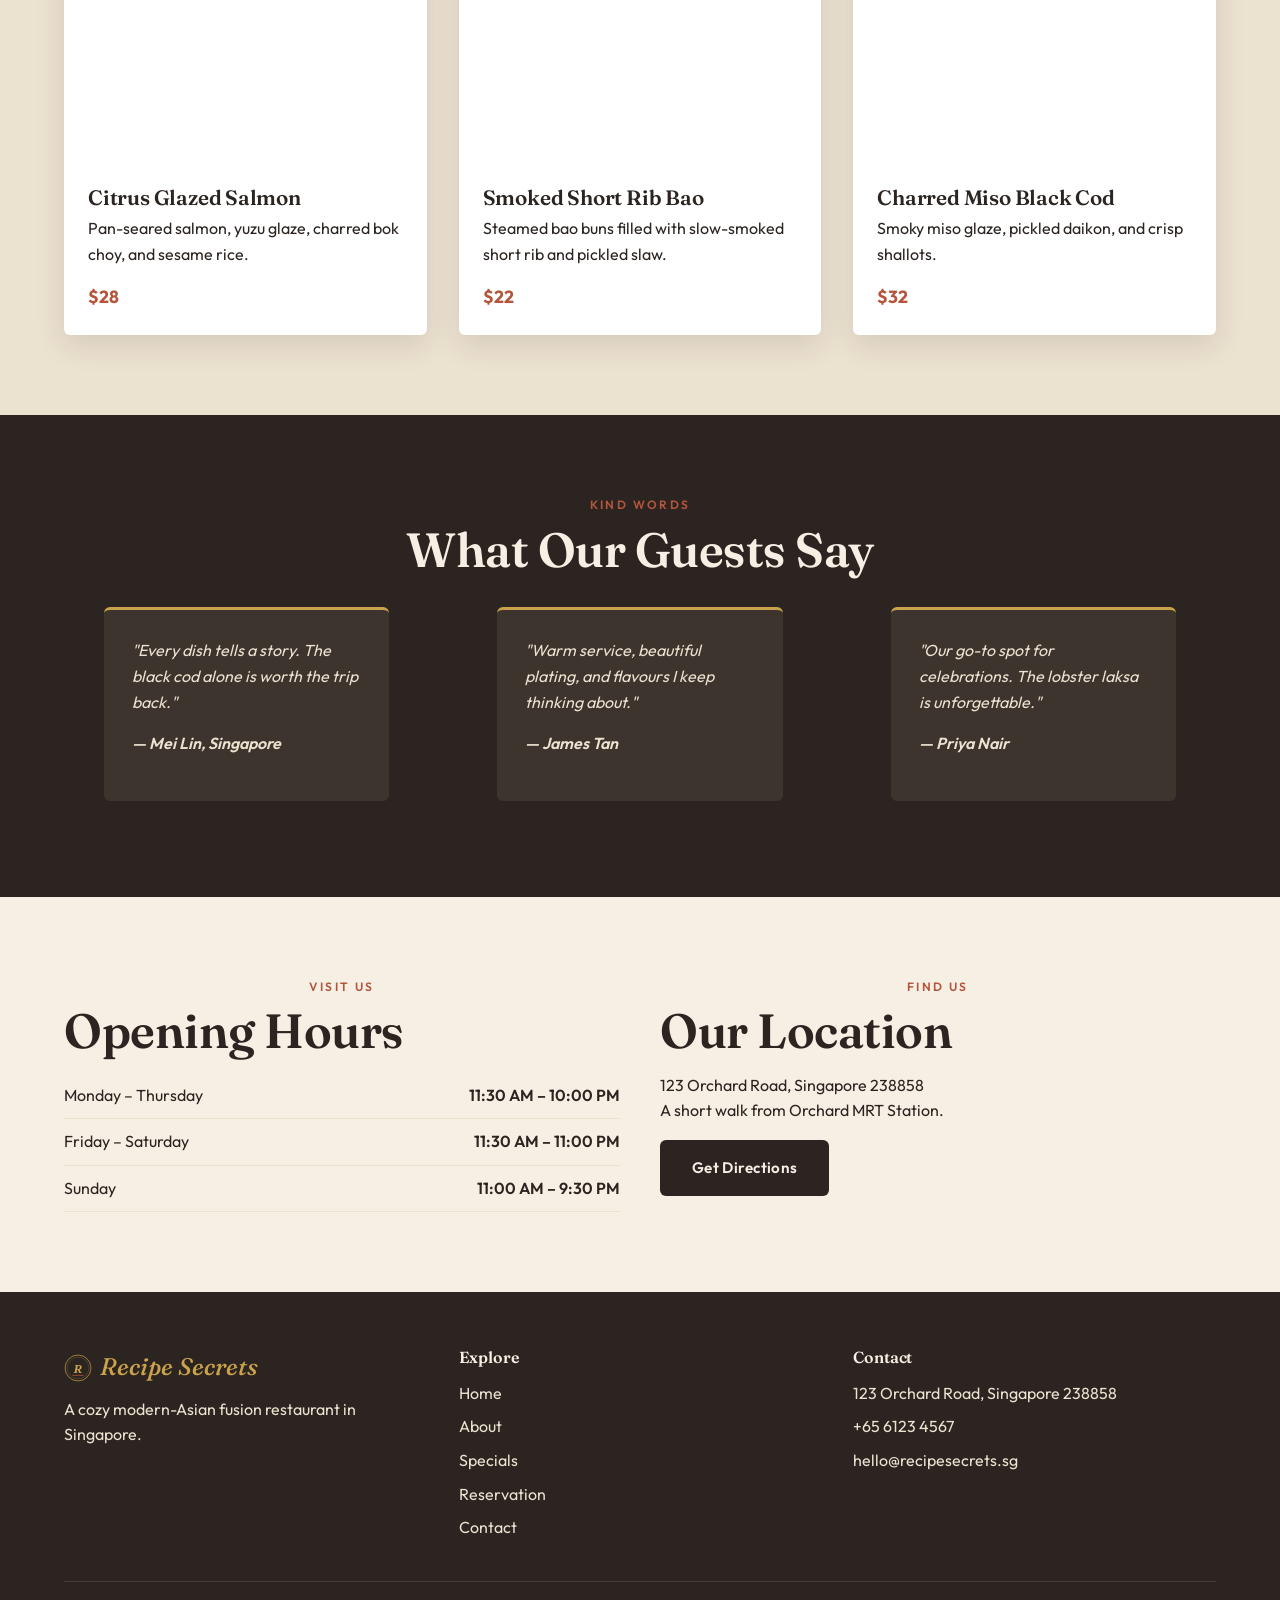
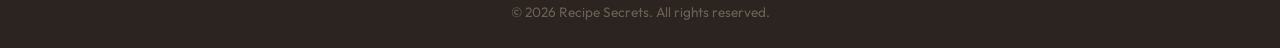
==== commit a7eea54f: "Update typography to Fraunces + Outfit for more character Replaces Playfair Display/Inter with Fraun" ====
--- a/index.html
+++ b/index.html
@@ -8,7 +8,7 @@
   <link rel="icon" type="image/svg+xml" href="favicon.svg" />
   <link rel="preconnect" href="https://fonts.googleapis.com" />
   <link rel="preconnect" href="https://fonts.gstatic.com" crossorigin />
-  <link href="https://fonts.googleapis.com/css2?family=Playfair+Display:wght@500;600;700&family=Inter:wght@400;500;600;700&display=swap" rel="stylesheet" />
+  <link href="https://fonts.googleapis.com/css2?family=Fraunces:ital,opsz,wght@0,9..144,400;0,9..144,500;0,9..144,600;0,9..144,700;1,9..144,500;1,9..144,600&family=Outfit:wght@400;500;600;700&display=swap" rel="stylesheet" />
   <link rel="stylesheet" href="css/styles.css" />
 </head>
 <body>
--- a/css/styles.css
+++ b/css/styles.css
@@ -15,8 +15,8 @@
   --color-text-muted: #6b5f54;
 
   /* Typography */
-  --font-heading: 'Playfair Display', Georgia, serif;
-  --font-body: 'Inter', -apple-system, BlinkMacSystemFont, 'Segoe UI', sans-serif;
+  --font-heading: 'Fraunces', Georgia, serif;
+  --font-body: 'Outfit', -apple-system, BlinkMacSystemFont, 'Segoe UI', sans-serif;
 
   /* Layout */
   --header-height: 76px;
@@ -64,8 +64,10 @@
 
 h1, h2, h3, h4 {
   font-family: var(--font-heading);
+  font-weight: 600;
   color: var(--color-charcoal);
-  line-height: 1.2;
+  line-height: 1.15;
+  letter-spacing: -0.01em;
   margin: 0 0 0.5em;
 }
 
@@ -85,7 +87,7 @@
 
 .section-title {
   text-align: center;
-  font-size: clamp(1.8rem, 4vw, 2.6rem);
+  font-size: clamp(2rem, 4.5vw, 3rem);
   margin-bottom: 0.3em;
 }
 
@@ -186,9 +188,11 @@
   align-items: center;
   gap: 10px;
   font-family: var(--font-heading);
-  font-size: 1.5rem;
+  font-size: 1.65rem;
+  font-style: italic;
+  font-weight: 500;
   color: var(--color-cream);
-  letter-spacing: 0.03em;
+  letter-spacing: 0.01em;
   transition: transform var(--transition);
 }
 
@@ -313,7 +317,9 @@
 }
 
 .hero-content h1 {
-  font-size: clamp(2.4rem, 6vw, 4.2rem);
+  font-size: clamp(2.8rem, 7.5vw, 5.4rem);
+  font-style: italic;
+  font-weight: 500;
   color: var(--color-white);
   margin-bottom: 0.3em;
 }
@@ -739,7 +745,9 @@
   align-items: center;
   gap: 8px;
   font-family: var(--font-heading);
-  font-size: 1.4rem;
+  font-size: 1.5rem;
+  font-style: italic;
+  font-weight: 500;
   color: var(--color-cream);
   margin-bottom: 10px;
 }
